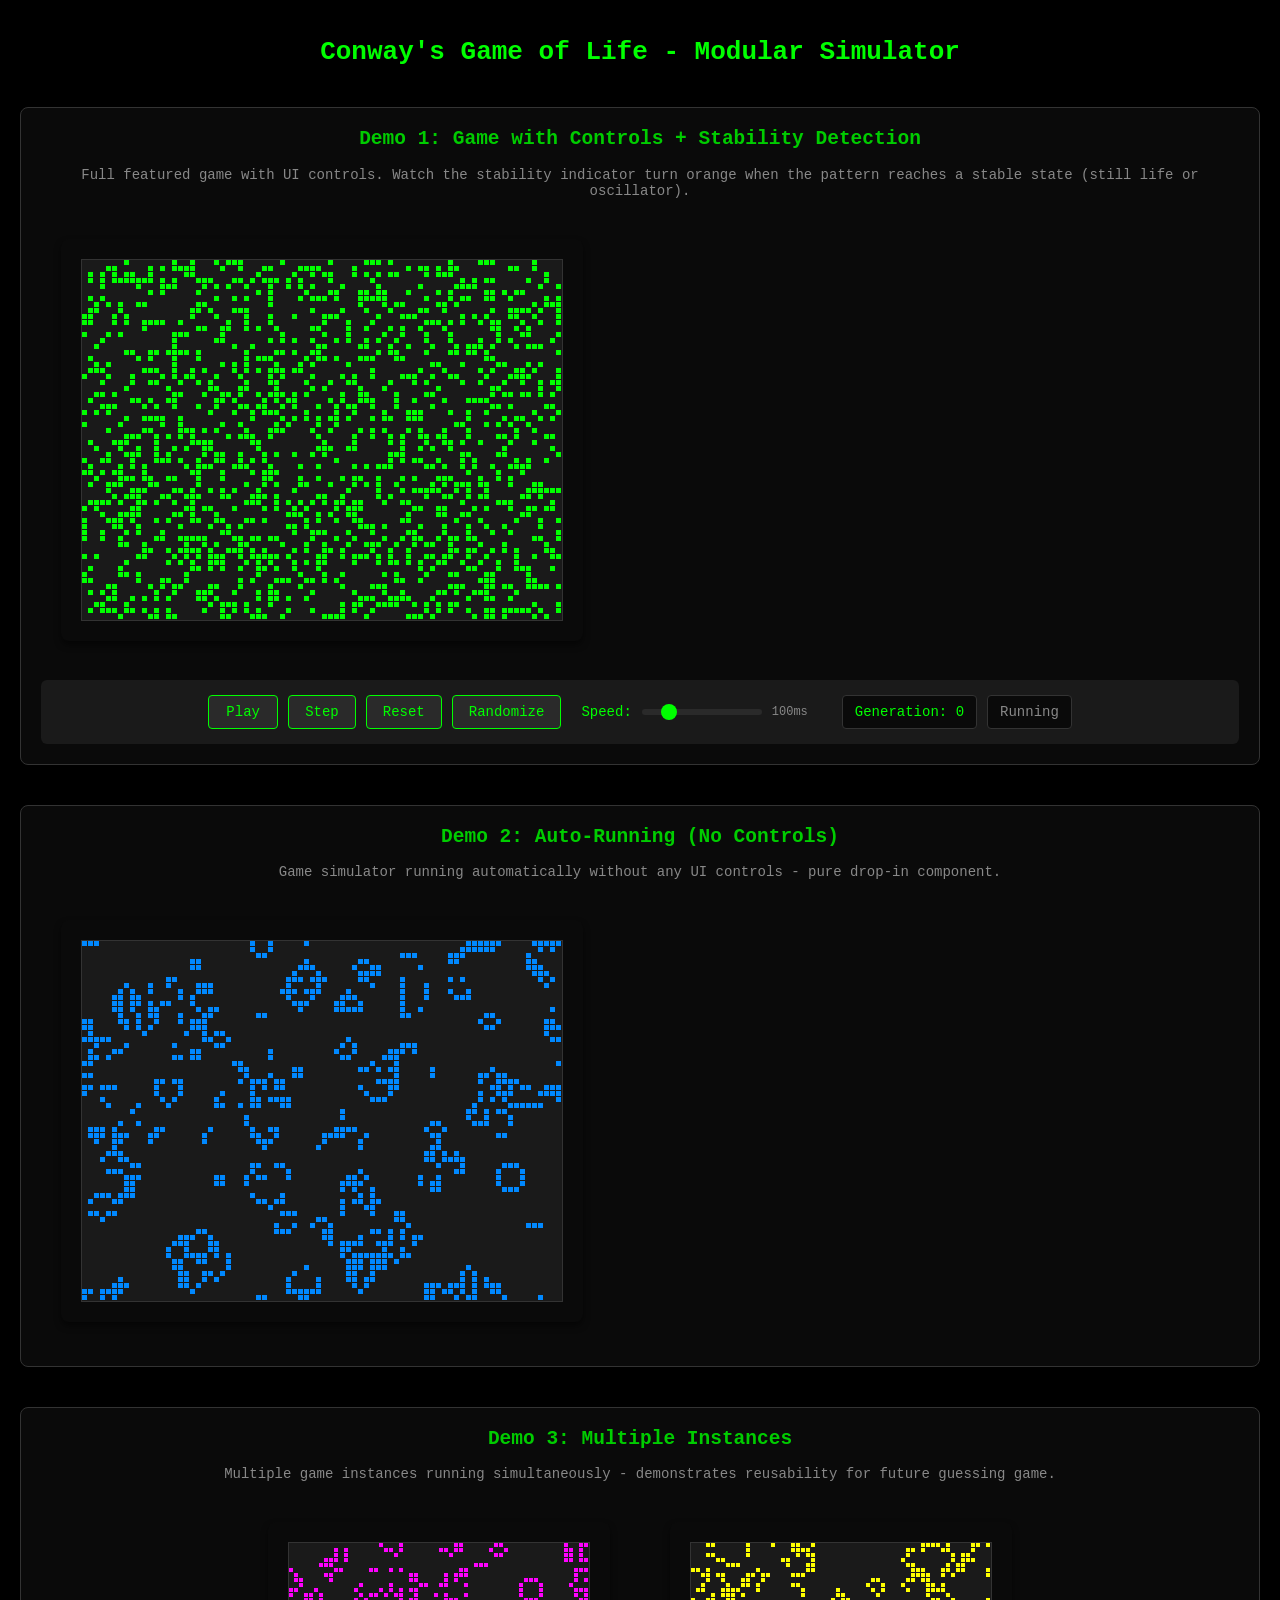
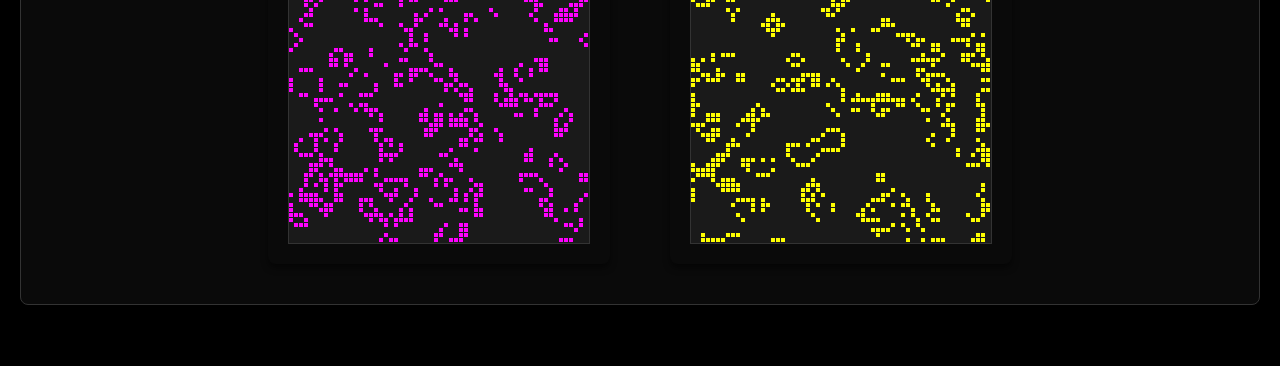
==== index.html @ 3095f2fe "Basic conways" ====
<!DOCTYPE html>
<html lang="en">
<head>
  <meta charset="UTF-8">
  <meta name="viewport" content="width=device-width, initial-scale=1.0">
  <title>Conway's Game of Life - Modular Demo</title>
  <link rel="stylesheet" href="conway.css">
</head>
<body>
  <h1>Conway's Game of Life - Modular Simulator</h1>

  <!-- Demo 1: Game with controls -->
  <div class="demo-section">
    <h2>Demo 1: Game with Controls + Stability Detection</h2>
    <p class="demo-description">Full featured game with UI controls. Watch the stability indicator turn orange when the pattern reaches a stable state (still life or oscillator).</p>
    <div class="conway-container" id="game1-container"></div>
    <div id="controls1-container"></div>
  </div>

  <!-- Demo 2: Auto-running game without controls -->
  <div class="demo-section">
    <h2>Demo 2: Auto-Running (No Controls)</h2>
    <p class="demo-description">Game simulator running automatically without any UI controls - pure drop-in component.</p>
    <div class="conway-container" id="game2-container"></div>
  </div>

  <!-- Demo 3: Multiple instances side by side -->
  <div class="demo-section">
    <h2>Demo 3: Multiple Instances</h2>
    <p class="demo-description">Multiple game instances running simultaneously - demonstrates reusability for future guessing game.</p>
    <div class="multi-game-container">
      <div class="conway-container" id="game3-container"></div>
      <div class="conway-container" id="game4-container"></div>
    </div>
  </div>

  <!-- Load scripts -->
  <script src="conway.js"></script>
  <script src="controls.js"></script>

  <script>
    // Demo 1: Game with full controls
    const game1Container = document.getElementById('game1-container');
    const game1 = new ConwayGame(game1Container, {
      width: 80,
      height: 60,
      cellSize: 6,
      updateInterval: 100,
      autoStart: false,
      cellColor: '#00ff00'
    });

    const controls1Container = document.getElementById('controls1-container');
    const controls1 = new ConwayControls(game1, controls1Container, {
      showPlayPause: true,
      showStep: true,
      showReset: true,
      showRandomize: true,
      showSpeed: true,
      showGeneration: true,
      showStability: true,
      minSpeed: 10,
      maxSpeed: 500,
      defaultSpeed: 100
    });

    // Demo 2: Auto-running game without controls
    const game2Container = document.getElementById('game2-container');
    const game2 = new ConwayGame(game2Container, {
      width: 80,
      height: 60,
      cellSize: 6,
      updateInterval: 80,
      autoStart: true,
      cellColor: '#0088ff'
    });

    // Demo 3: Multiple small instances
    const game3Container = document.getElementById('game3-container');
    const game3 = new ConwayGame(game3Container, {
      width: 60,
      height: 60,
      cellSize: 5,
      updateInterval: 120,
      autoStart: true,
      cellColor: '#ff00ff'
    });

    const game4Container = document.getElementById('game4-container');
    const game4 = new ConwayGame(game4Container, {
      width: 60,
      height: 60,
      cellSize: 5,
      updateInterval: 90,
      autoStart: true,
      cellColor: '#ffff00'
    });

    // Example: Setting a predefined pattern (Glider)
    // Uncomment to see a glider pattern instead of random
    /*
    game3.setPattern([
      {x: 1, y: 0},
      {x: 2, y: 1},
      {x: 0, y: 2},
      {x: 1, y: 2},
      {x: 2, y: 2}
    ]);
    game3.start();
    */
  </script>
</body>
</html>
---- conway.css ----
/**
 * Conway's Game of Life - Styling
 */

/* Container for each game instance */
.conway-container {
  display: inline-block;
  margin: 20px;
  padding: 20px;
  background: #0a0a0a;
  border-radius: 8px;
  box-shadow: 0 4px 6px rgba(0, 0, 0, 0.5);
}

/* Canvas styling (applied inline, but can be overridden) */
canvas {
  display: block;
  margin: 0 auto;
}

/* Control panel */
.conway-controls {
  margin-top: 15px;
  padding: 15px;
  background: #1a1a1a;
  border-radius: 6px;
  display: flex;
  flex-wrap: wrap;
  gap: 10px;
  align-items: center;
  justify-content: center;
}

/* Buttons */
.conway-btn {
  padding: 8px 16px;
  background: #2a2a2a;
  color: #00ff00;
  border: 1px solid #00ff00;
  border-radius: 4px;
  cursor: pointer;
  font-family: monospace;
  font-size: 14px;
  transition: all 0.2s;
}

.conway-btn:hover {
  background: #00ff00;
  color: #000;
}

.conway-btn:active {
  transform: scale(0.95);
}

.conway-btn.play-pause {
  min-width: 70px;
}

/* Speed control */
.conway-speed-control {
  display: flex;
  align-items: center;
  gap: 10px;
  padding: 0 10px;
}

.conway-label {
  color: #00ff00;
  font-family: monospace;
  font-size: 14px;
  display: flex;
  align-items: center;
  gap: 8px;
}

.conway-slider {
  width: 120px;
  height: 6px;
  background: #2a2a2a;
  outline: none;
  border-radius: 3px;
  -webkit-appearance: none;
}

.conway-slider::-webkit-slider-thumb {
  -webkit-appearance: none;
  appearance: none;
  width: 16px;
  height: 16px;
  background: #00ff00;
  cursor: pointer;
  border-radius: 50%;
}

.conway-slider::-moz-range-thumb {
  width: 16px;
  height: 16px;
  background: #00ff00;
  cursor: pointer;
  border-radius: 50%;
  border: none;
}

.conway-speed-value {
  color: #888;
  font-family: monospace;
  font-size: 12px;
  min-width: 50px;
}

/* Generation counter */
.conway-generation {
  color: #00ff00;
  font-family: monospace;
  font-size: 14px;
  padding: 8px 12px;
  background: #0a0a0a;
  border-radius: 4px;
  border: 1px solid #333;
}

/* Stability indicator */
.conway-stability {
  color: #888;
  font-family: monospace;
  font-size: 14px;
  padding: 8px 12px;
  background: #0a0a0a;
  border-radius: 4px;
  border: 1px solid #333;
  transition: all 0.3s;
}

.conway-stability.stable {
  color: #ffaa00;
  border-color: #ffaa00;
  background: #1a0f00;
  font-weight: bold;
}

/* Page styling */
body {
  background: #000;
  color: #0f0;
  font-family: monospace;
  margin: 0;
  padding: 20px;
}

h1, h2, h3 {
  color: #00ff00;
  text-align: center;
  font-family: monospace;
}

.demo-section {
  margin: 40px 0;
  padding: 20px;
  border: 1px solid #333;
  border-radius: 8px;
  background: #0a0a0a;
}

.demo-section h2 {
  margin-top: 0;
  color: #00cc00;
}

.demo-description {
  text-align: center;
  color: #888;
  margin-bottom: 20px;
  font-size: 14px;
}

/* Multi-instance layout */
.multi-game-container {
  display: flex;
  flex-wrap: wrap;
  justify-content: center;
  gap: 20px;
}
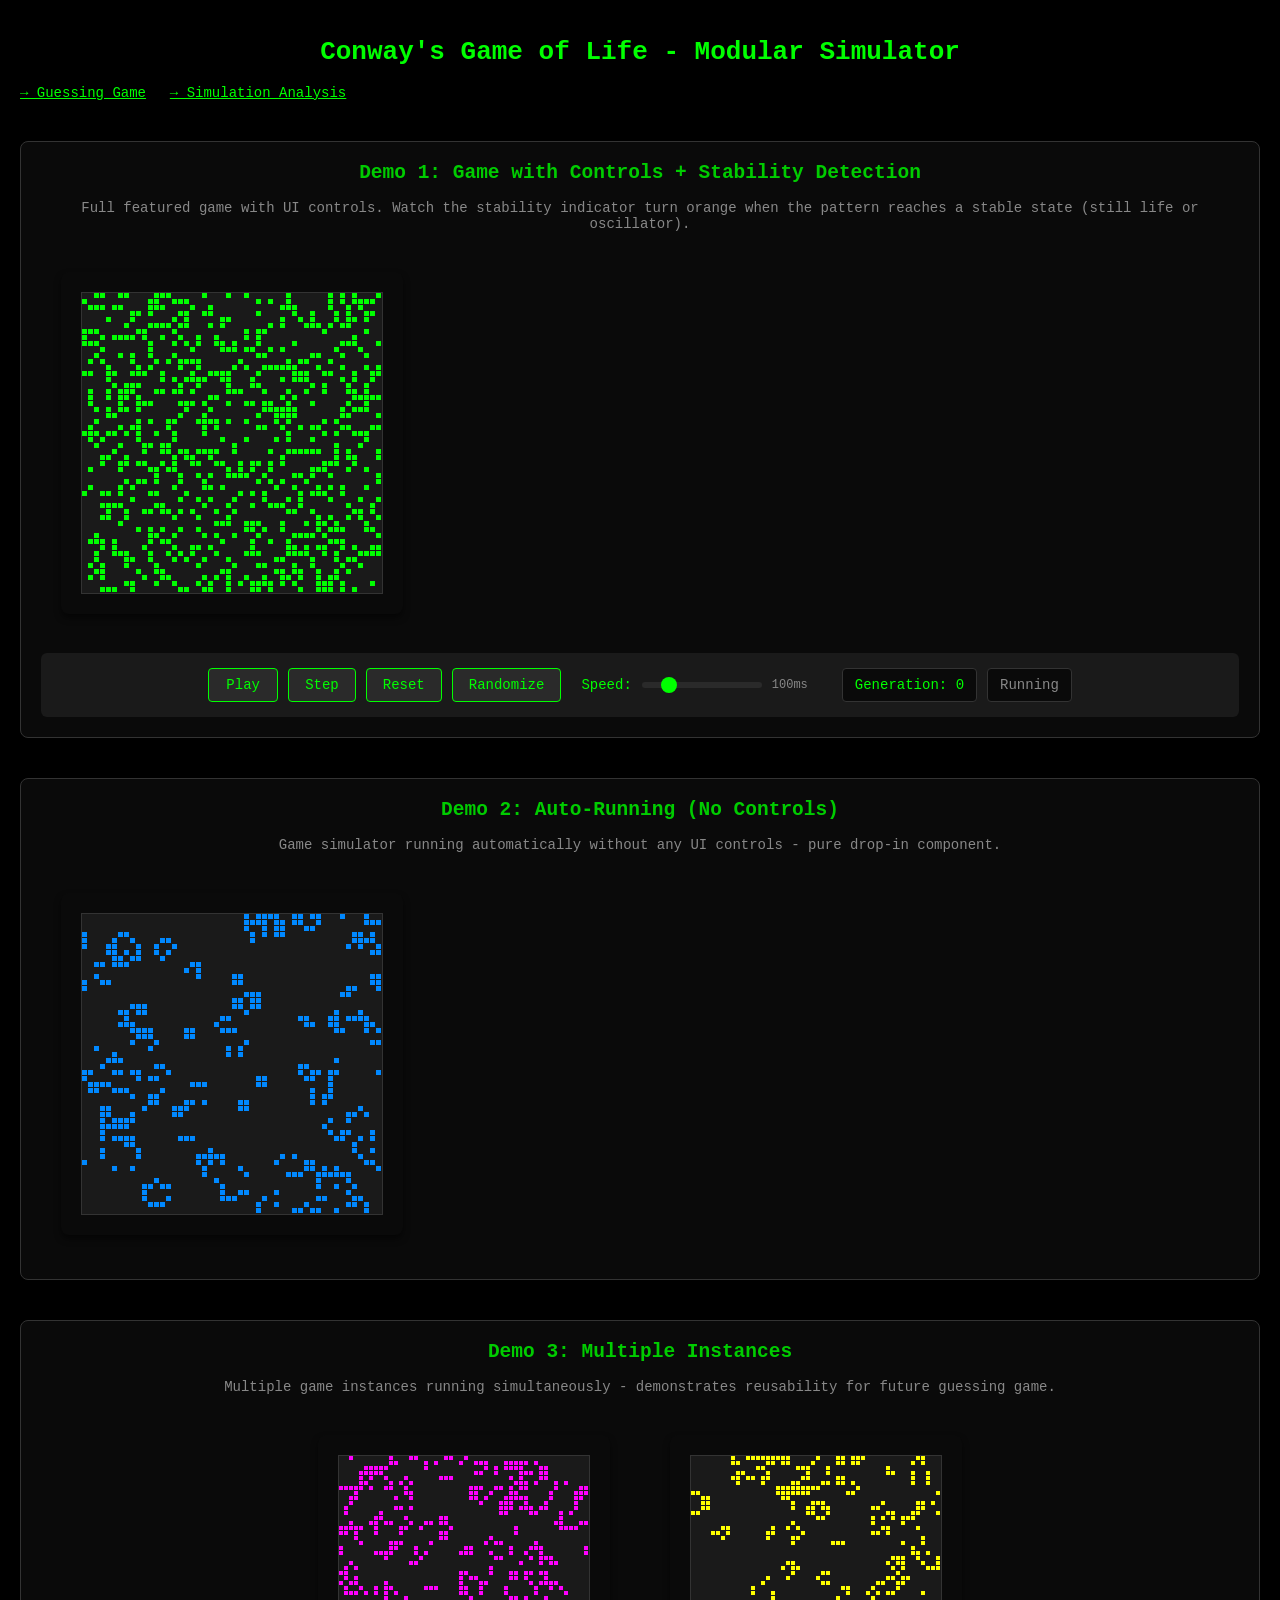
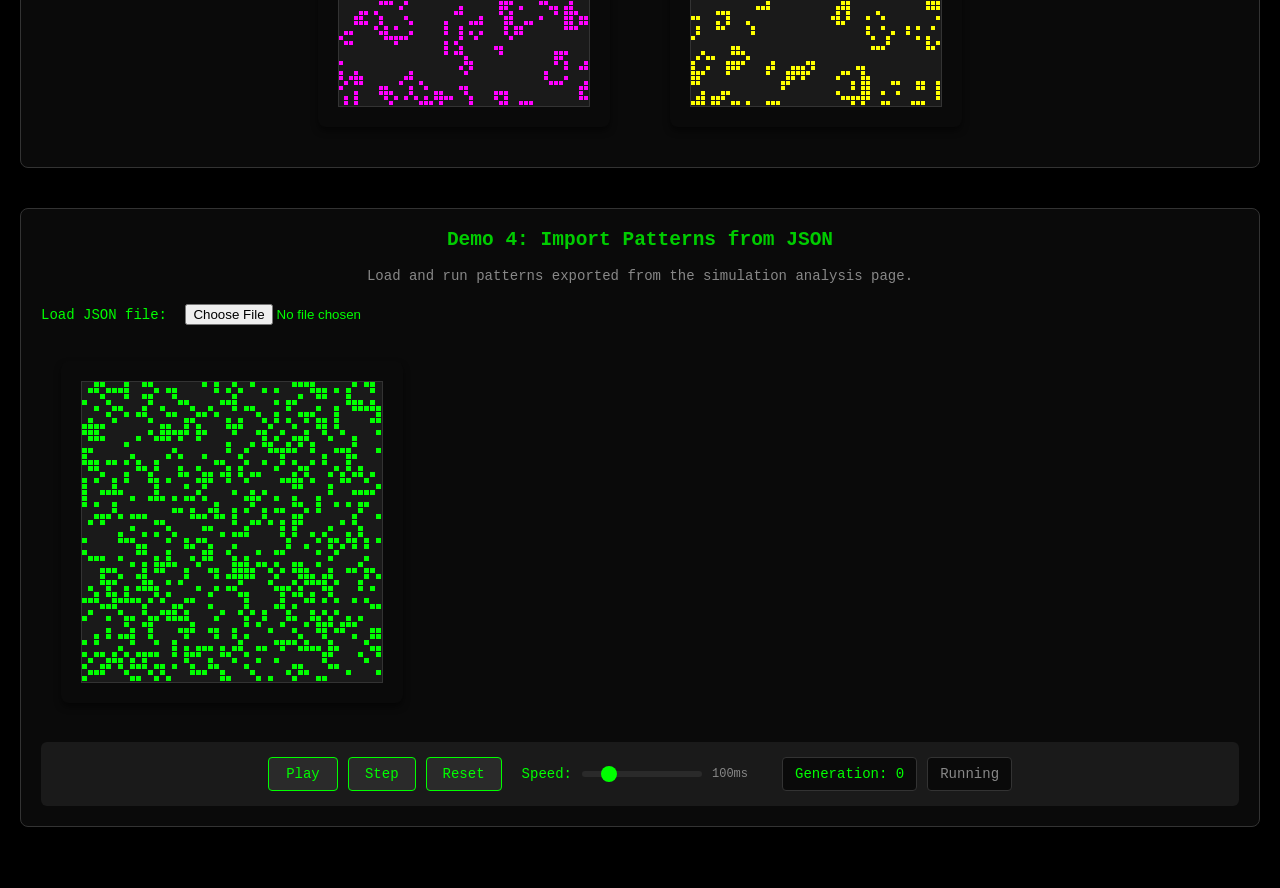
==== commit bc992df2: "shouldve committed earlier" ====
--- a/index.html
+++ b/index.html
@@ -8,6 +8,10 @@
 </head>
 <body>
   <h1>Conway's Game of Life - Modular Simulator</h1>
+  <div style="margin-bottom: 16px;">
+    <a href="game.html" style="color: #00ff00; font-family: monospace; font-size: 14px; margin-right: 16px;">→ Guessing Game</a>
+    <a href="analysis.html" style="color: #00ff00; font-family: monospace; font-size: 14px;">→ Simulation Analysis</a>
+  </div>
 
   <!-- Demo 1: Game with controls -->
   <div class="demo-section">
@@ -34,6 +38,44 @@
     </div>
   </div>
 
+  <!-- Demo 4: Import and run patterns from JSON -->
+  <div class="demo-section">
+    <h2>Demo 4: Import Patterns from JSON</h2>
+    <p class="demo-description">Load and run patterns exported from the simulation analysis page.</p>
+
+    <div style="margin-bottom: 16px;">
+      <label style="color: #00ff00; font-family: monospace; font-size: 14px;">
+        Load JSON file:
+        <input type="file" id="json-file-input" accept=".json" style="margin-left: 10px;">
+      </label>
+    </div>
+
+    <div id="json-metadata" style="display: none; margin-bottom: 16px; font-family: monospace; font-size: 12px; color: #00bb00;">
+      <div><strong>File loaded:</strong> <span id="json-filename"></span></div>
+      <div><strong>Total patterns:</strong> <span id="json-count"></span></div>
+      <div><strong>Filter type:</strong> <span id="json-filter-type"></span></div>
+      <div><strong>Grid size:</strong> <span id="json-grid-size"></span></div>
+    </div>
+
+    <div id="pattern-selector-container" style="display: none; margin-bottom: 16px;">
+      <label style="color: #00ff00; font-family: monospace; font-size: 14px;">
+        Select pattern:
+        <select id="pattern-selector" style="margin-left: 10px; background: #0d0d0d; color: #00ff00; border: 1px solid #00bb00; padding: 4px; font-family: monospace;"></select>
+      </label>
+      <button id="load-pattern-btn" style="margin-left: 10px; background: #0d0d0d; color: #00ff00; border: 1px solid #00bb00; padding: 4px 12px; font-family: monospace; cursor: pointer;">Load Pattern</button>
+    </div>
+
+    <div id="pattern-info" style="display: none; margin-bottom: 16px; font-family: monospace; font-size: 12px; color: #888;">
+      <div><strong>Pattern ID:</strong> <span id="pattern-id"></span></div>
+      <div><strong>Status:</strong> <span id="pattern-status"></span></div>
+      <div><strong>Period:</strong> <span id="pattern-period"></span></div>
+      <div><strong>Generations to stability:</strong> <span id="pattern-gen-to-stability"></span></div>
+    </div>
+
+    <div class="conway-container" id="game-import-container"></div>
+    <div id="controls-import-container"></div>
+  </div>
+
   <!-- Load scripts -->
   <script src="conway.js"></script>
   <script src="controls.js"></script>
@@ -42,8 +84,8 @@
     // Demo 1: Game with full controls
     const game1Container = document.getElementById('game1-container');
     const game1 = new ConwayGame(game1Container, {
-      width: 80,
-      height: 60,
+      width: 50,
+      height: 50,
       cellSize: 6,
       updateInterval: 100,
       autoStart: false,
@@ -67,8 +109,8 @@
     // Demo 2: Auto-running game without controls
     const game2Container = document.getElementById('game2-container');
     const game2 = new ConwayGame(game2Container, {
-      width: 80,
-      height: 60,
+      width: 50,
+      height: 50,
       cellSize: 6,
       updateInterval: 80,
       autoStart: true,
@@ -78,8 +120,8 @@
     // Demo 3: Multiple small instances
     const game3Container = document.getElementById('game3-container');
     const game3 = new ConwayGame(game3Container, {
-      width: 60,
-      height: 60,
+      width: 50,
+      height: 50,
       cellSize: 5,
       updateInterval: 120,
       autoStart: true,
@@ -88,8 +130,8 @@
 
     const game4Container = document.getElementById('game4-container');
     const game4 = new ConwayGame(game4Container, {
-      width: 60,
-      height: 60,
+      width: 50,
+      height: 50,
       cellSize: 5,
       updateInterval: 90,
       autoStart: true,
@@ -108,6 +150,116 @@
     ]);
     game3.start();
     */
+
+    // Demo 4: Import and run patterns
+    const gameImportContainer = document.getElementById('game-import-container');
+    const gameImport = new ConwayGame(gameImportContainer, {
+      width: 50,
+      height: 50,
+      cellSize: 6,
+      updateInterval: 100,
+      autoStart: false,
+      cellColor: '#00ff00'
+    });
+
+    const controlsImportContainer = document.getElementById('controls-import-container');
+    const controlsImport = new ConwayControls(gameImport, controlsImportContainer, {
+      showPlayPause: true,
+      showStep: true,
+      showReset: true,
+      showRandomize: false,
+      showSpeed: true,
+      showGeneration: true,
+      showStability: true,
+      minSpeed: 10,
+      maxSpeed: 500,
+      defaultSpeed: 100
+    });
+
+    // JSON import logic
+    let loadedData = null;
+    const jsonFileInput = document.getElementById('json-file-input');
+    const jsonMetadata = document.getElementById('json-metadata');
+    const jsonFilename = document.getElementById('json-filename');
+    const jsonCount = document.getElementById('json-count');
+    const jsonFilterType = document.getElementById('json-filter-type');
+    const jsonGridSize = document.getElementById('json-grid-size');
+    const patternSelectorContainer = document.getElementById('pattern-selector-container');
+    const patternSelector = document.getElementById('pattern-selector');
+    const loadPatternBtn = document.getElementById('load-pattern-btn');
+    const patternInfo = document.getElementById('pattern-info');
+    const patternId = document.getElementById('pattern-id');
+    const patternStatus = document.getElementById('pattern-status');
+    const patternPeriod = document.getElementById('pattern-period');
+    const patternGenToStability = document.getElementById('pattern-gen-to-stability');
+
+    jsonFileInput.addEventListener('change', (e) => {
+      const file = e.target.files[0];
+      if (!file) return;
+
+      const reader = new FileReader();
+      reader.onload = (event) => {
+        try {
+          loadedData = JSON.parse(event.target.result);
+
+          // Validate structure
+          if (!loadedData.metadata || !loadedData.simulations) {
+            alert('Invalid JSON format. Expected export from simulation analysis.');
+            return;
+          }
+
+          // Display metadata
+          jsonFilename.textContent = file.name;
+          jsonCount.textContent = loadedData.simulations.length;
+          jsonFilterType.textContent = loadedData.metadata.filter?.type || 'unknown';
+          const gridSize = loadedData.metadata.config;
+          jsonGridSize.textContent = `${gridSize.gridWidth} × ${gridSize.gridHeight}`;
+          jsonMetadata.style.display = 'block';
+
+          // Populate pattern selector
+          patternSelector.innerHTML = '';
+          loadedData.simulations.forEach((sim, index) => {
+            const option = document.createElement('option');
+            option.value = index;
+            const status = sim.isStable ? 'Stable' : 'Unstable';
+            const genText = sim.generationsToStability !== null ? `${sim.generationsToStability} gen` : 'N/A';
+            option.textContent = `#${sim.id} - ${status} - Period ${sim.period} - ${genText}`;
+            patternSelector.appendChild(option);
+          });
+
+          patternSelectorContainer.style.display = 'block';
+          patternInfo.style.display = 'none';
+        } catch (err) {
+          alert('Error parsing JSON file: ' + err.message);
+        }
+      };
+      reader.readAsText(file);
+    });
+
+    loadPatternBtn.addEventListener('click', () => {
+      if (!loadedData) return;
+
+      const selectedIndex = parseInt(patternSelector.value);
+      const simulation = loadedData.simulations[selectedIndex];
+
+      if (!simulation || !simulation.initialGrid) {
+        alert('Invalid pattern data');
+        return;
+      }
+
+      // Load the grid into the game
+      gameImport.setGrid(simulation.initialGrid);
+
+      // Display pattern info
+      patternId.textContent = simulation.id;
+      patternStatus.textContent = simulation.isStable ? 'Stable' : 'Unstable';
+      patternPeriod.textContent = simulation.period || 'N/A';
+      patternGenToStability.textContent = simulation.generationsToStability !== null ? simulation.generationsToStability : 'N/A';
+      patternInfo.style.display = 'block';
+
+      // Stop if running
+      gameImport.stop();
+    });
   </script>
 </body>
 </html>
